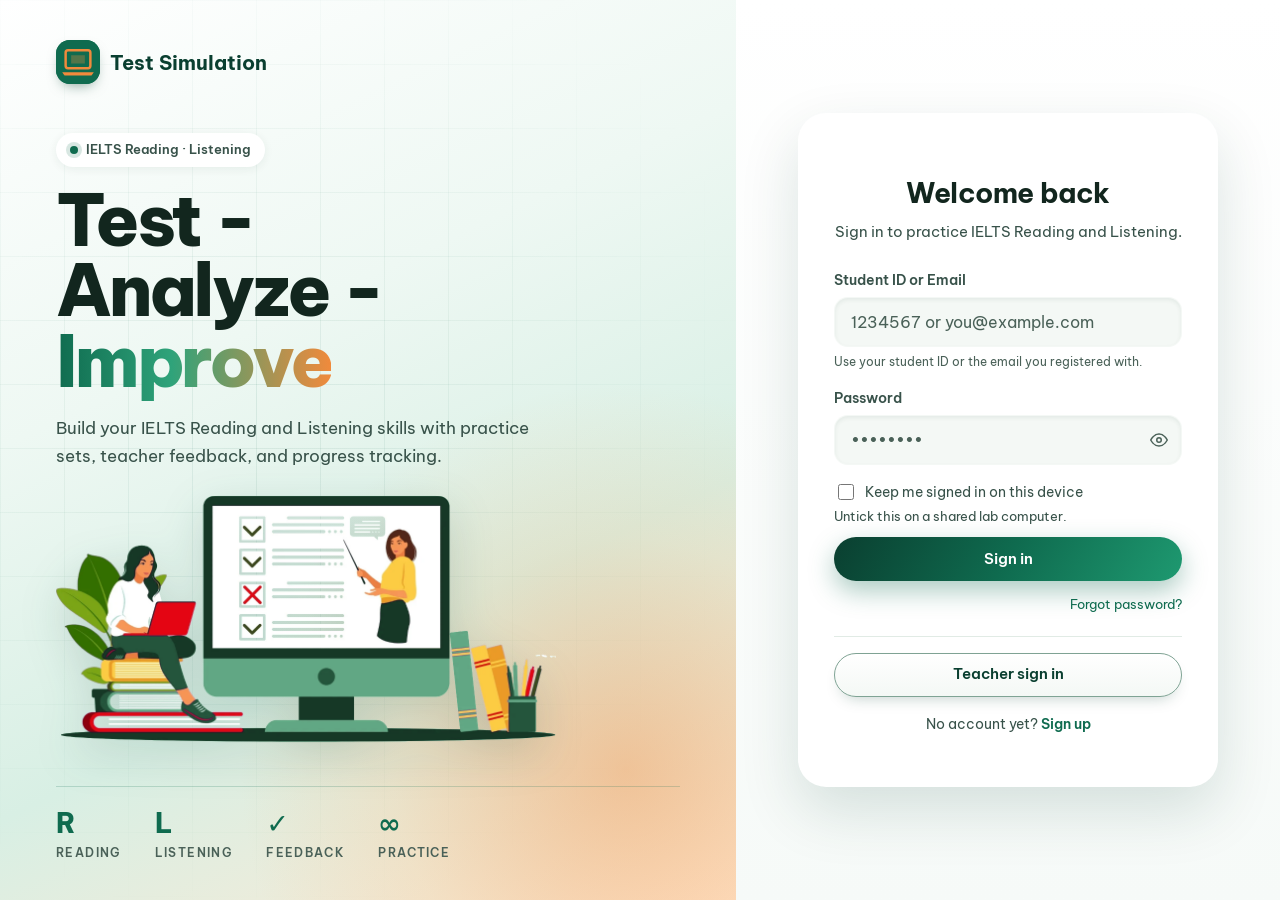
==== index.html @ 895228f1 "Full illustration, green app icon, Cam 21 listening import" ====
<!DOCTYPE html><html lang="vi"><head><meta charset="UTF-8"><meta name="viewport" content="width=device-width,initial-scale=1"><link rel="icon" type="image/svg+xml" href="favicon.svg?v=20261008"><meta name="theme-color" content="#0F6B4F"><title>Test Simulation</title><meta http-equiv="refresh" content="0;url=login.html"><script>location.replace("login.html"+location.search);</script></head><body style="font-family:system-ui;background:#E6ECE7"><p style="padding:24px">Đang chuyển tới <a href="login.html">trang đăng nhập</a>…</p></body></html>
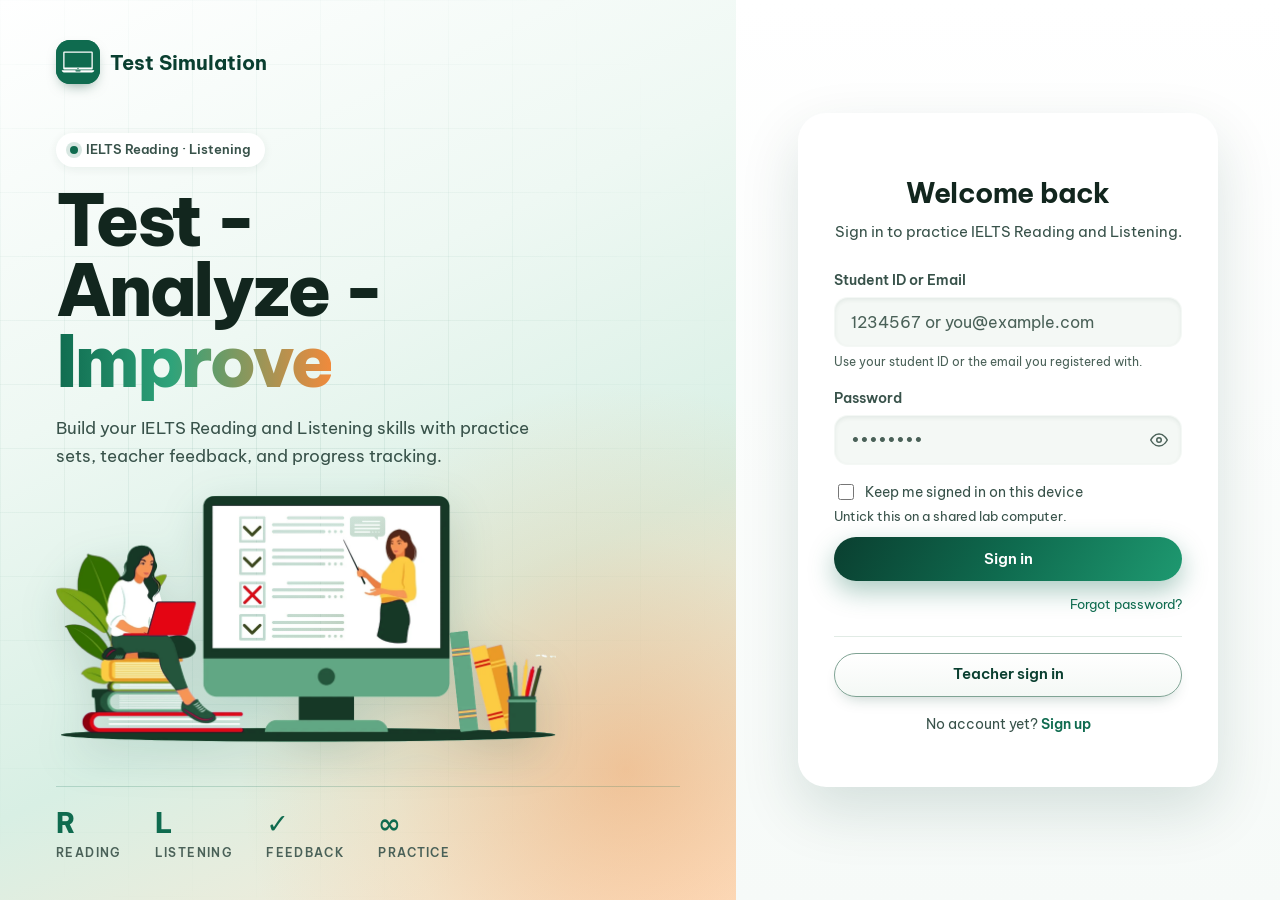
==== commit 263dbaf7: "Laptop app icon, redesigned page banner" ====
--- a/index.html
+++ b/index.html
@@ -1 +1 @@
-<!DOCTYPE html><html lang="vi"><head><meta charset="UTF-8"><meta name="viewport" content="width=device-width,initial-scale=1"><link rel="icon" type="image/svg+xml" href="favicon.svg?v=20261008"><meta name="theme-color" content="#0F6B4F"><title>Test Simulation</title><meta http-equiv="refresh" content="0;url=login.html"><script>location.replace("login.html"+location.search);</script></head><body style="font-family:system-ui;background:#E6ECE7"><p style="padding:24px">Đang chuyển tới <a href="login.html">trang đăng nhập</a>…</p></body></html>+<!DOCTYPE html><html lang="vi"><head><meta charset="UTF-8"><meta name="viewport" content="width=device-width,initial-scale=1"><link rel="icon" type="image/svg+xml" href="favicon.svg?v=20261008b"><meta name="theme-color" content="#0F6B4F"><title>Test Simulation</title><meta http-equiv="refresh" content="0;url=login.html"><script>location.replace("login.html"+location.search);</script></head><body style="font-family:system-ui;background:#E6ECE7"><p style="padding:24px">Đang chuyển tới <a href="login.html">trang đăng nhập</a>…</p></body></html>
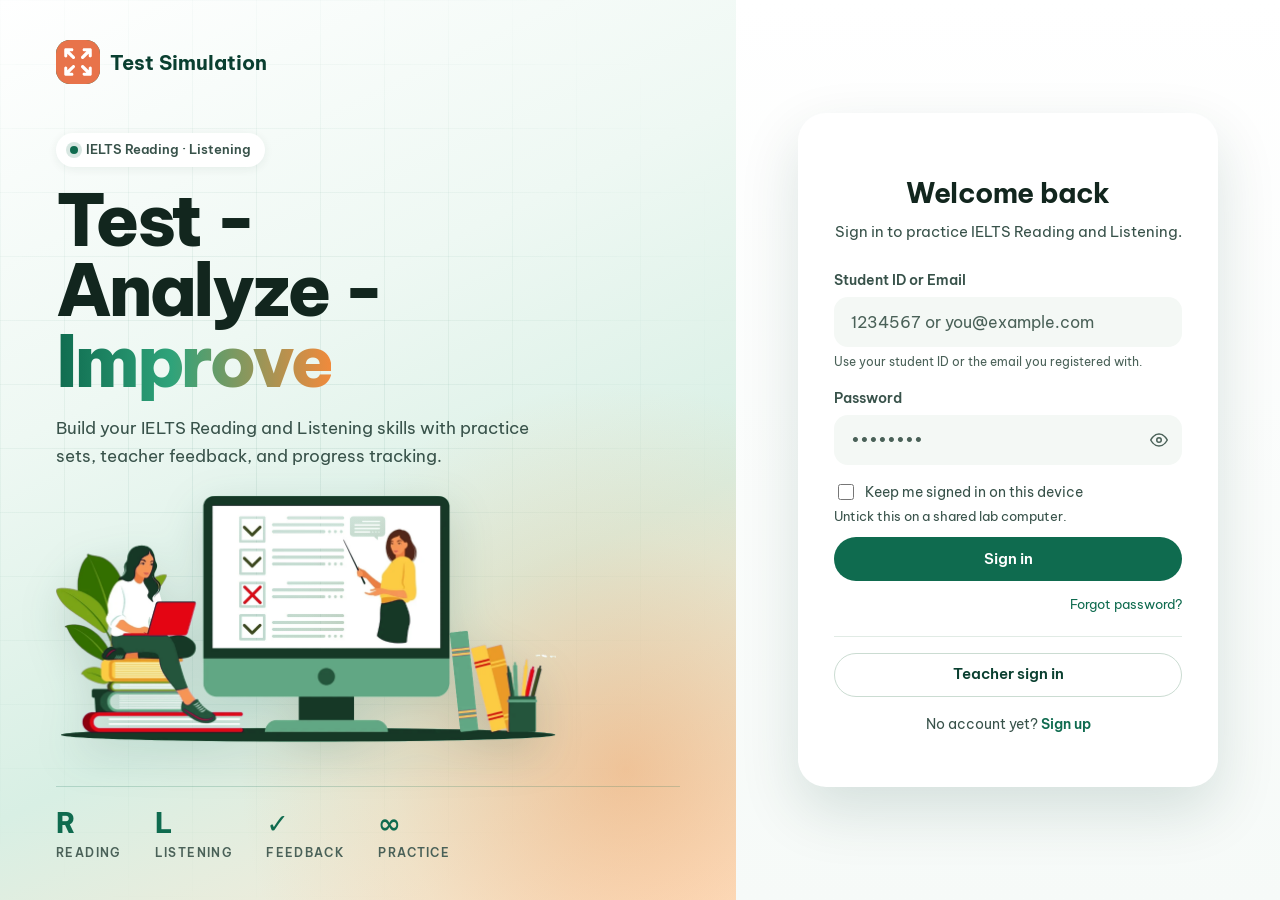
==== commit d9d3f8b2: "Replace the app icon with an orange tile and a white expand icon favicon.svg is traced from the supp" ====
--- a/index.html
+++ b/index.html
@@ -1 +1 @@
-<!DOCTYPE html><html lang="vi"><head><meta charset="UTF-8"><meta name="viewport" content="width=device-width,initial-scale=1"><link rel="icon" type="image/svg+xml" href="favicon.svg?v=20261008b"><meta name="theme-color" content="#0F6B4F"><title>Test Simulation</title><meta http-equiv="refresh" content="0;url=login.html"><script>location.replace("login.html"+location.search);</script></head><body style="font-family:system-ui;background:#E6ECE7"><p style="padding:24px">Đang chuyển tới <a href="login.html">trang đăng nhập</a>…</p></body></html>+<!DOCTYPE html><html lang="vi"><head><meta charset="UTF-8"><meta name="viewport" content="width=device-width,initial-scale=1"><link rel="icon" type="image/svg+xml" href="favicon.svg?v=20261009a"><meta name="theme-color" content="#0F6B4F"><title>Test Simulation</title><meta http-equiv="refresh" content="0;url=login.html"><script>location.replace("login.html"+location.search);</script></head><body style="font-family:system-ui;background:#E6ECE7"><p style="padding:24px">Đang chuyển tới <a href="login.html">trang đăng nhập</a>…</p></body></html>
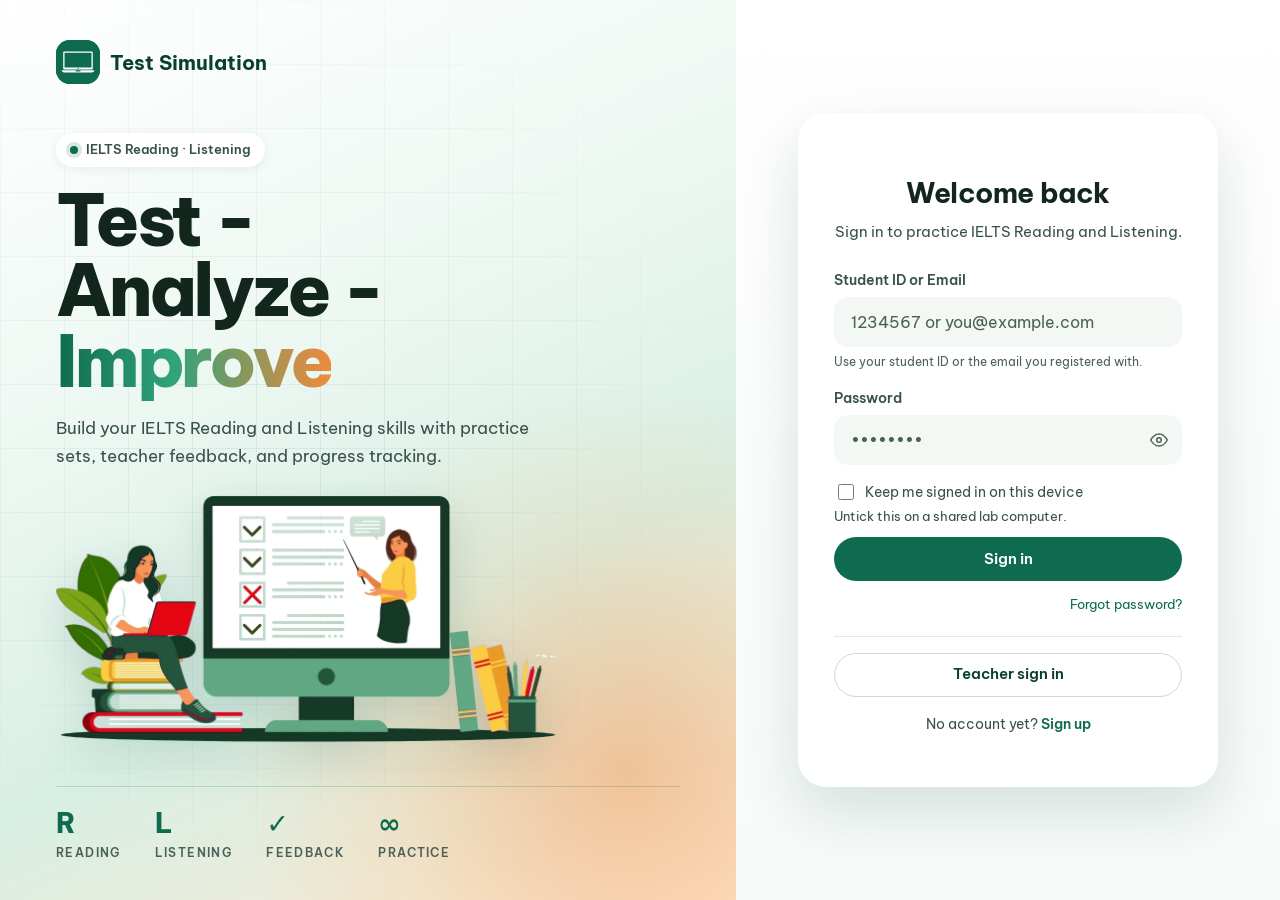
==== commit da890f4f: "Restore green laptop app icon" ====
--- a/index.html
+++ b/index.html
@@ -1 +1 @@
-<!DOCTYPE html><html lang="vi"><head><meta charset="UTF-8"><meta name="viewport" content="width=device-width,initial-scale=1"><link rel="icon" type="image/svg+xml" href="favicon.svg?v=20261009a"><meta name="theme-color" content="#0F6B4F"><title>Test Simulation</title><meta http-equiv="refresh" content="0;url=login.html"><script>location.replace("login.html"+location.search);</script></head><body style="font-family:system-ui;background:#E6ECE7"><p style="padding:24px">Đang chuyển tới <a href="login.html">trang đăng nhập</a>…</p></body></html>+<!DOCTYPE html><html lang="vi"><head><meta charset="UTF-8"><meta name="viewport" content="width=device-width,initial-scale=1"><link rel="icon" type="image/svg+xml" href="favicon.svg?v=20261009b"><link rel="apple-touch-icon" href="apple-touch-icon.png?v=20261009b"><meta name="theme-color" content="#0F6B4F"><title>Test Simulation</title><meta http-equiv="refresh" content="0;url=login.html"><script>location.replace("login.html"+location.search);</script></head><body style="font-family:system-ui;background:#E6ECE7"><p style="padding:24px">Đang chuyển tới <a href="login.html">trang đăng nhập</a>…</p></body></html>
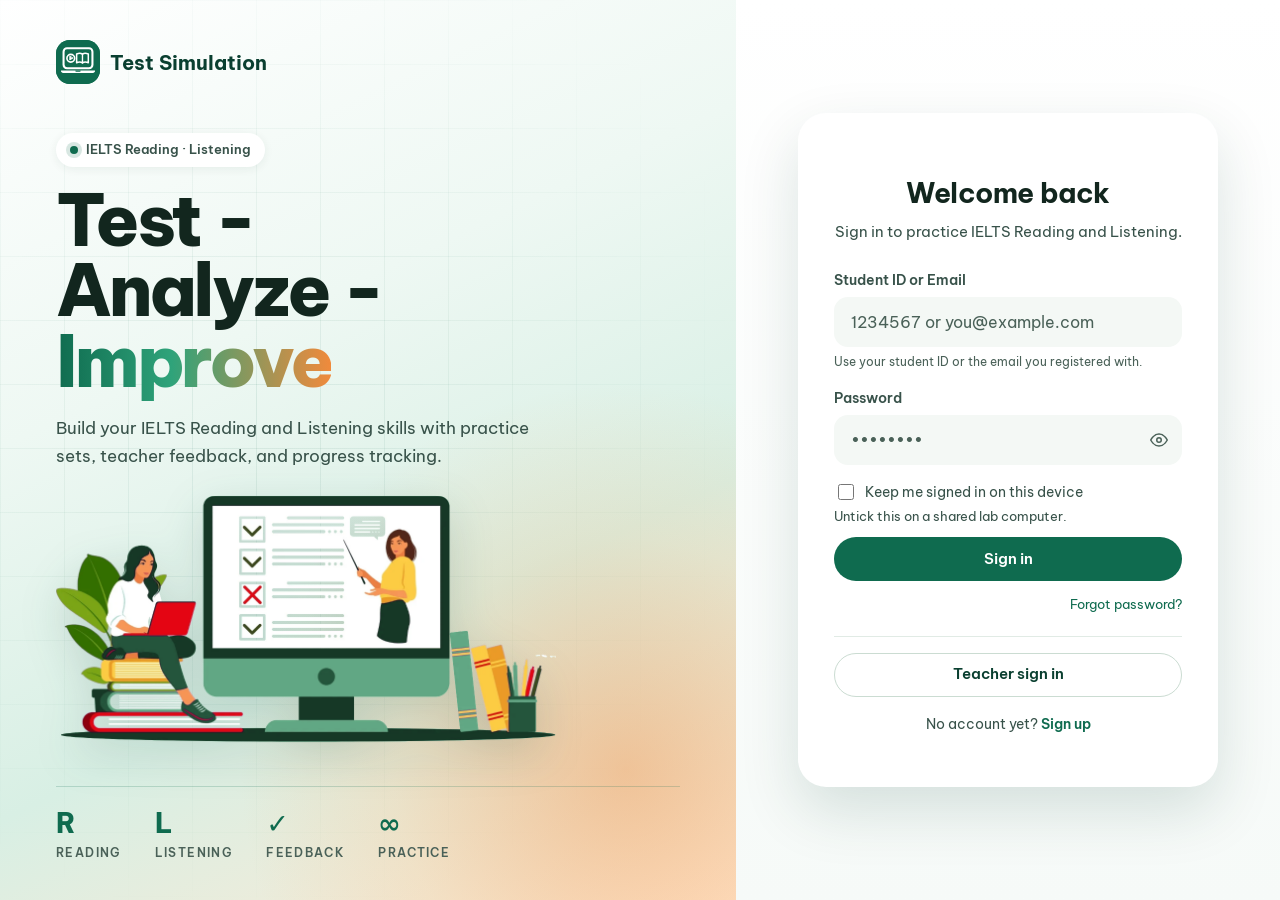
==== commit 137feb78: "App icon: laptop with play and book for logo, laptop only for tab" ====
--- a/index.html
+++ b/index.html
@@ -1 +1 @@
-<!DOCTYPE html><html lang="vi"><head><meta charset="UTF-8"><meta name="viewport" content="width=device-width,initial-scale=1"><link rel="icon" type="image/svg+xml" href="favicon.svg?v=20261009b"><link rel="apple-touch-icon" href="apple-touch-icon.png?v=20261009b"><meta name="theme-color" content="#0F6B4F"><title>Test Simulation</title><meta http-equiv="refresh" content="0;url=login.html"><script>location.replace("login.html"+location.search);</script></head><body style="font-family:system-ui;background:#E6ECE7"><p style="padding:24px">Đang chuyển tới <a href="login.html">trang đăng nhập</a>…</p></body></html>+<!DOCTYPE html><html lang="vi"><head><meta charset="UTF-8"><meta name="viewport" content="width=device-width,initial-scale=1"><link rel="icon" type="image/svg+xml" href="favicon.svg?v=20261009c"><link rel="apple-touch-icon" href="apple-touch-icon.png?v=20261009c"><meta name="theme-color" content="#0F6B4F"><title>Test Simulation</title><meta http-equiv="refresh" content="0;url=login.html"><script>location.replace("login.html"+location.search);</script></head><body style="font-family:system-ui;background:#E6ECE7"><p style="padding:24px">Đang chuyển tới <a href="login.html">trang đăng nhập</a>…</p></body></html>
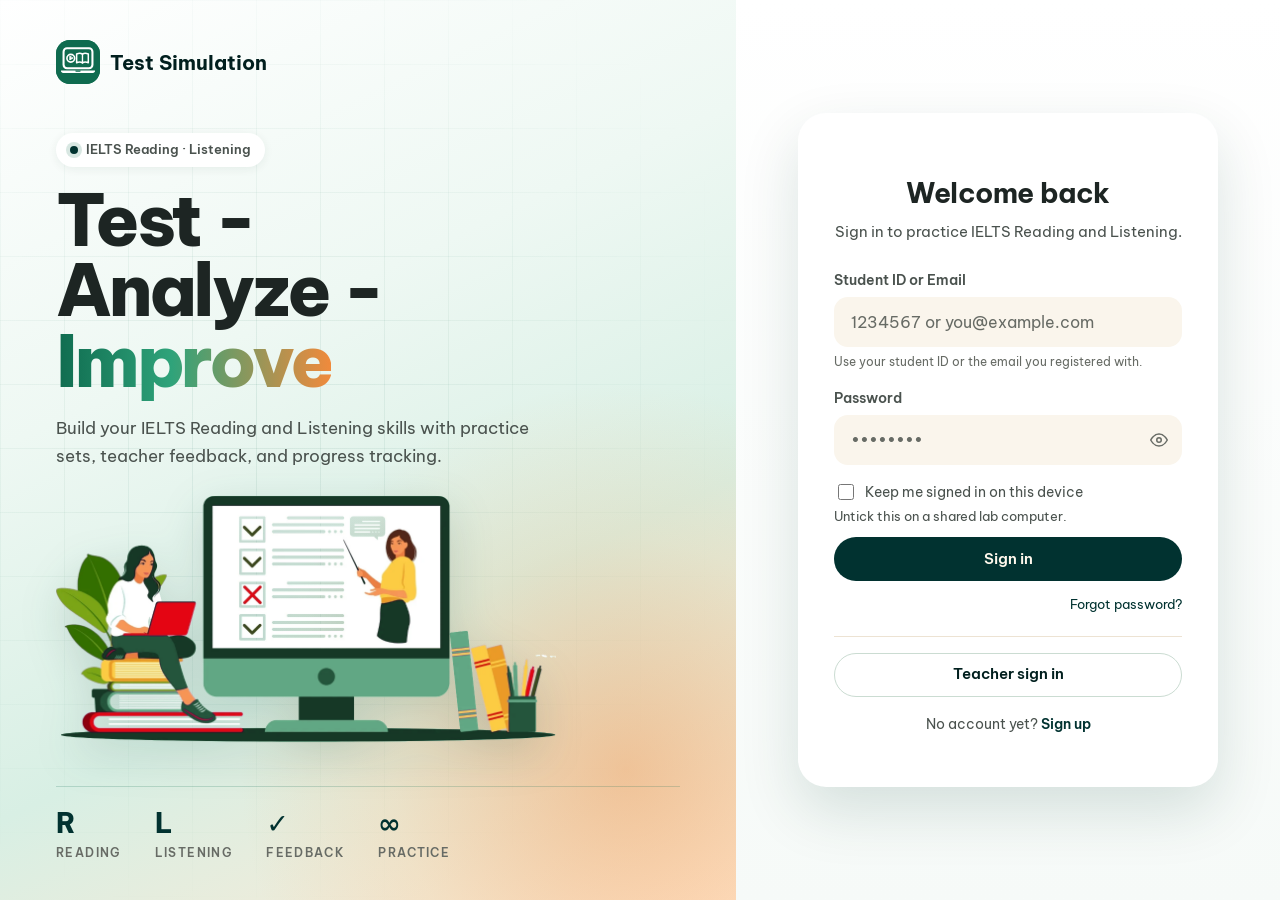
==== commit f474ff49: "New palette: Reading #013230, Listening #FF6A1F, cream #F3EBDD; buttons use the opposite colour, cre" ====
--- a/index.html
+++ b/index.html
@@ -1 +1 @@
-<!DOCTYPE html><html lang="vi"><head><meta charset="UTF-8"><meta name="viewport" content="width=device-width,initial-scale=1"><link rel="icon" type="image/svg+xml" href="favicon.svg?v=20261009c"><link rel="apple-touch-icon" href="apple-touch-icon.png?v=20261009c"><meta name="theme-color" content="#0F6B4F"><title>Test Simulation</title><meta http-equiv="refresh" content="0;url=login.html"><script>location.replace("login.html"+location.search);</script></head><body style="font-family:system-ui;background:#E6ECE7"><p style="padding:24px">Đang chuyển tới <a href="login.html">trang đăng nhập</a>…</p></body></html>+<!DOCTYPE html><html lang="vi"><head><meta charset="UTF-8"><meta name="viewport" content="width=device-width,initial-scale=1"><link rel="icon" type="image/svg+xml" href="favicon.svg?v=20261009c"><link rel="apple-touch-icon" href="apple-touch-icon.png?v=20261009c"><meta name="theme-color" content="#013230"><title>Test Simulation</title><meta http-equiv="refresh" content="0;url=login.html"><script>location.replace("login.html"+location.search);</script></head><body style="font-family:system-ui;background:#F3EBDD"><p style="padding:24px">Đang chuyển tới <a href="login.html">trang đăng nhập</a>…</p></body></html>
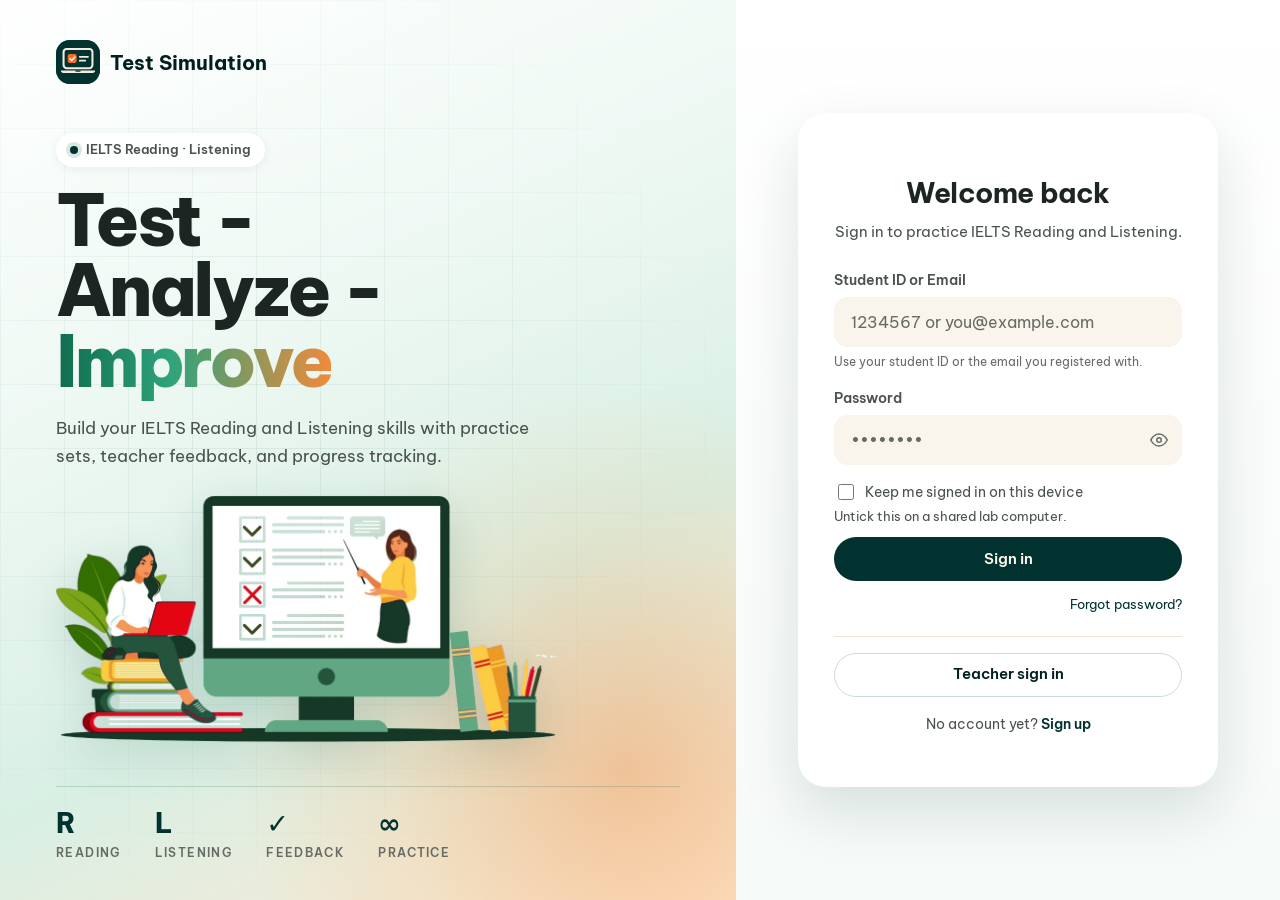
==== commit fd7ca939: "New app icon: laptop with a single check box Co-Authored-By: Claude Opus 5.5 <noreply@anthropic.com>" ====
--- a/index.html
+++ b/index.html
@@ -1 +1 @@
-<!DOCTYPE html><html lang="vi"><head><meta charset="UTF-8"><meta name="viewport" content="width=device-width,initial-scale=1"><link rel="icon" type="image/svg+xml" href="favicon.svg?v=20261009c"><link rel="apple-touch-icon" href="apple-touch-icon.png?v=20261009c"><meta name="theme-color" content="#013230"><title>Test Simulation</title><meta http-equiv="refresh" content="0;url=login.html"><script>location.replace("login.html"+location.search);</script></head><body style="font-family:system-ui;background:#F3EBDD"><p style="padding:24px">Đang chuyển tới <a href="login.html">trang đăng nhập</a>…</p></body></html>+<!DOCTYPE html><html lang="vi"><head><meta charset="UTF-8"><meta name="viewport" content="width=device-width,initial-scale=1"><link rel="icon" type="image/svg+xml" href="favicon.svg?v=20261120c"><link rel="apple-touch-icon" href="apple-touch-icon.png?v=20261120c"><meta name="theme-color" content="#013230"><title>Test Simulation</title><meta http-equiv="refresh" content="0;url=login.html"><script>location.replace("login.html"+location.search);</script></head><body style="font-family:system-ui;background:#F3EBDD"><p style="padding:24px">Đang chuyển tới <a href="login.html">trang đăng nhập</a>…</p></body></html>
